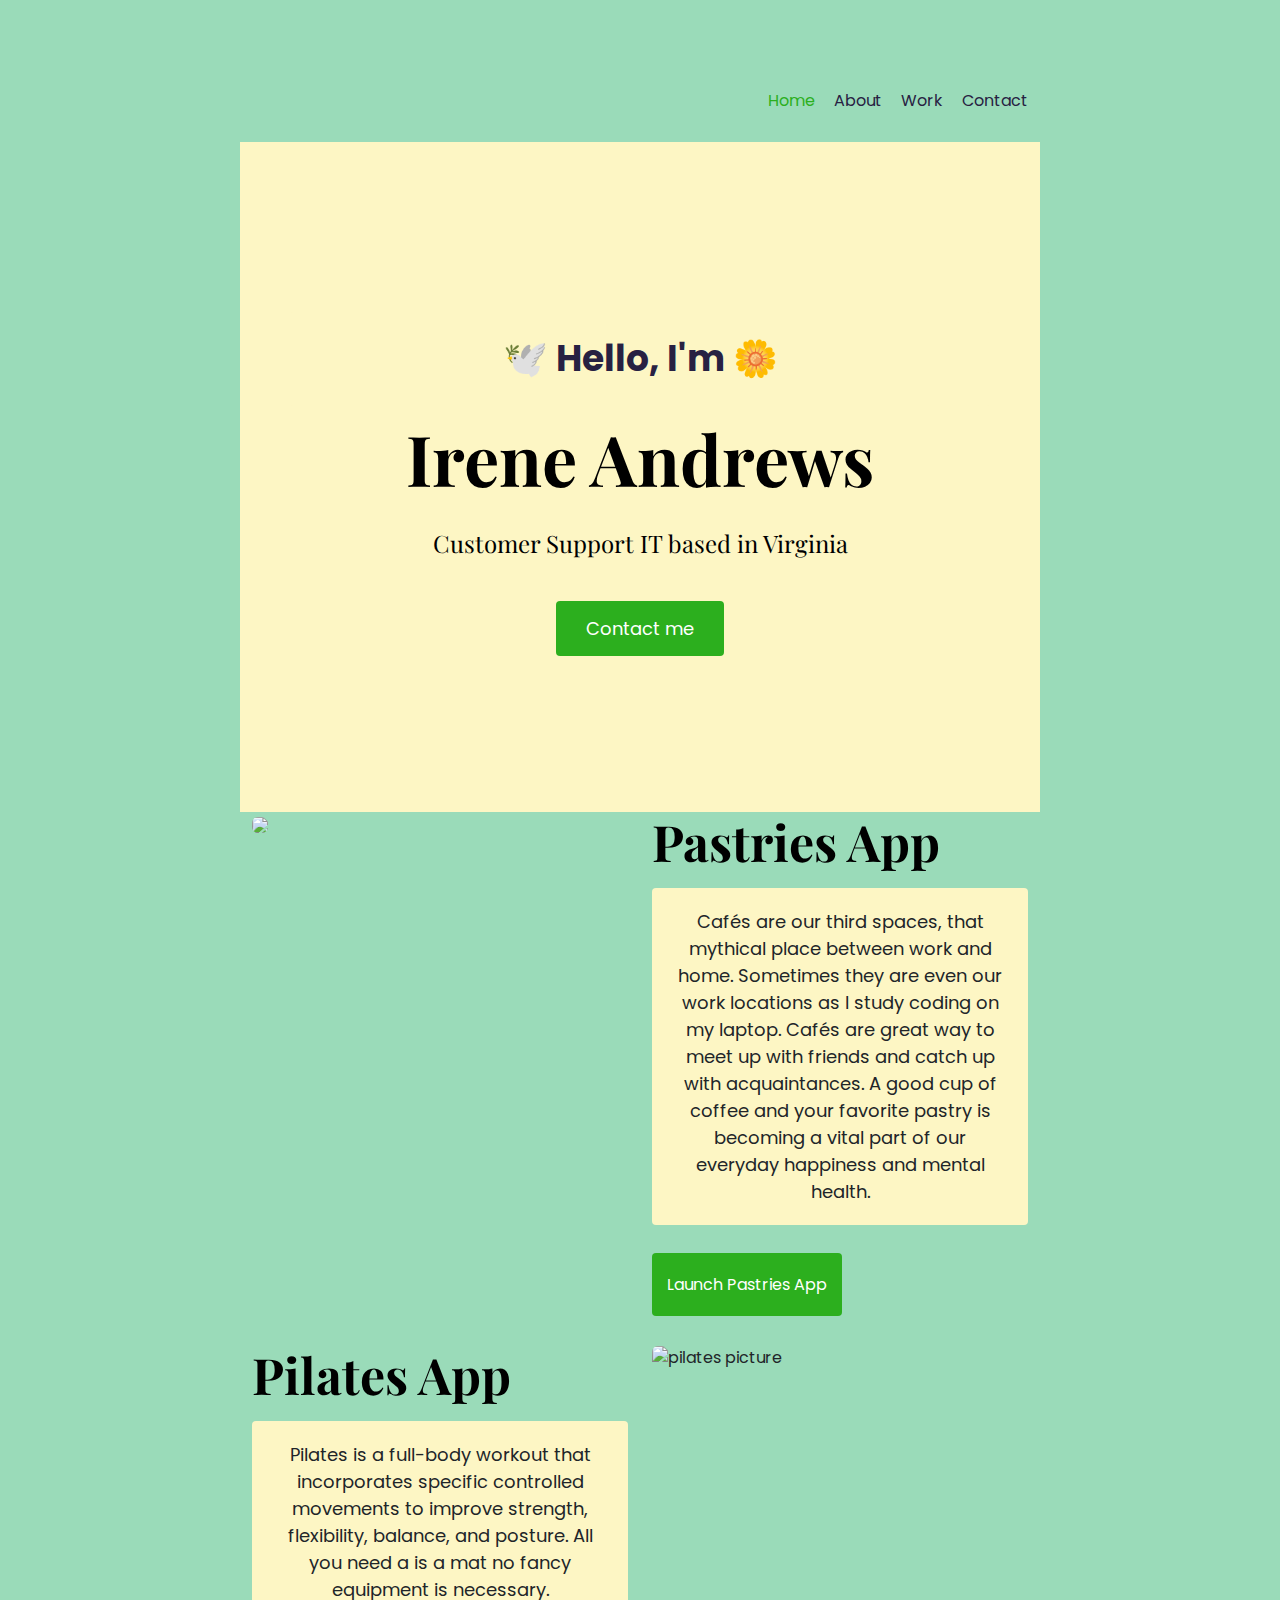
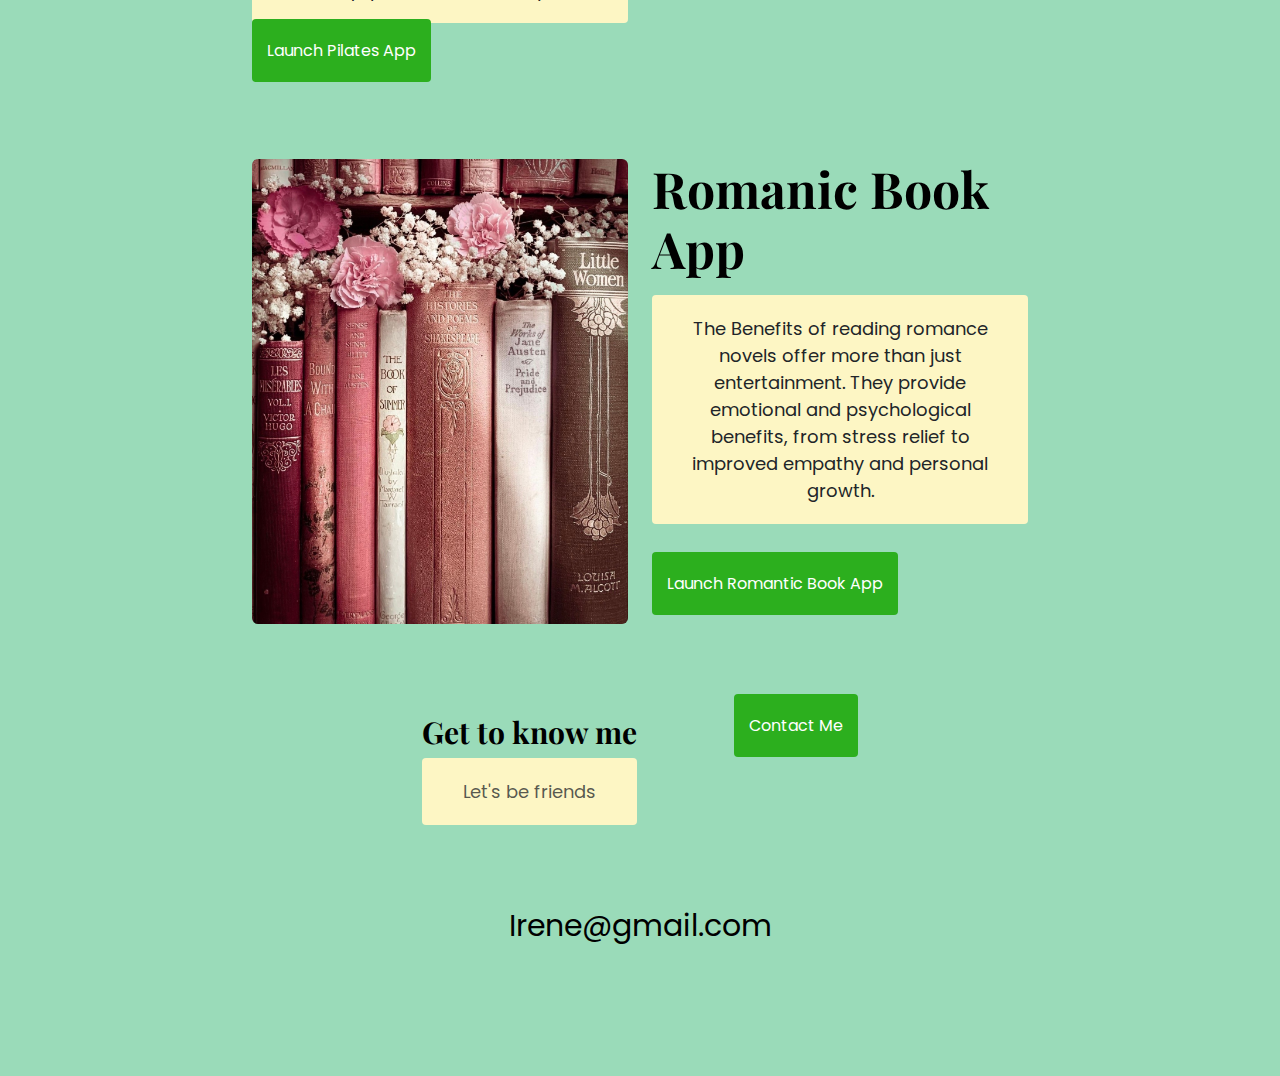
==== index.html @ a7efeebe "Added footer" ====
<!DOCTYPE html>
<html lang="en">
 <head>
    <meta charset="UTF-8" />
    <meta http-equiv="X-UA-Compatible" content="IE=edge" />
    <meta name="viewport" content="width=device-width, initial-scale=1.0" />
    <link href="https://cdn.jsdelivr.net/npm/bootstrap@5.3.3/dist/css/bootstrap.min.css" rel="stylesheet"
        integrity="sha384-QWTKZyjpPEjISv5WaRU9OFeRpok6YctnYmDr5pNlyT2bRjXh0JMhjY6hW+ALEwIH" crossorigin="anonymous" />
    <script src="https://cdn.jsdelivr.net/npm/bootstrap@5.3.3/dist/js/bootstrap.bundle.min.js"
        integrity="sha384-YvpcrYf0tY3lH<head>B60NNkmXc5s9fDVZLESaAA55NDzOxhy9GkcIdslK1eN7N6jIeHz"
        crossorigin="anonymous"></script>
    <title>Irene's Homepage</title>
    <link href="https://cdn.jsdelivr.net/npm/bootstrap@5.3.3/dist/css/bootstrap.min.css" rel="stylesheet"
        integrity="sha384-QWTKZyjpPEjISv5WaRU9OFeRpok6YctnYmDr5pNlyT2bRjXh0JMhjY6hW+ALEwIH" crossorigin="anonymous" />
    <link rel="preconnect" href="https://fonts.gstatic.com" />
    <link
        href="https://fonts.googleapis.com/css2?family=Playfair+Display:wght@700&family=Poppins:wght@500;700&display=swap"
        rel="stylesheet" />
    <link rel="stylesheet"  href="style.css" />
<script src="https://cdn.jsdelivr.net/npm/bootstrap@5.3.3/dist/js/bootstrap.bundle.min.js"
    integrity="sha384-YvpcrYf0tY3lHB60NNkmXc5s9fDVZLESaAA55NDzOxhy9GkcIdslK1eN7N6jIeHz"
    crossorigin="anonymous"></script>
    <script src="https://kit.fontawesome.com/ddc3ee268a.js" crossorigin="anonymous"></script>
    <link rel="stylesheet" href="style.css" />
</head>

<body>
    <div class="container">
      <nav class="d-flex justify-content-between">
        <a href="/">
          <img src="images/logo.png" class="logo d-none d-md-block" alt="" />
          <img
            src="images/logo-small.jpg"
            class="logo d-block d-md-none"
            alt=""
          />
        </a>
        <ul>
          <li class="active">
            <a href="/">Home</a>
          </li>
          <li>
            <a href="/about.html"> About</a>
          </li>
          <li>
            <a href="/work.html"> Work</a>
          </li>
          <li>
            <a href="/contact.html"> Contact</a>
          </li>
        </ul>
      </nav>
    </div>
    <div class="homepage">
        <p>🕊️ Hello, I'm 🌼</p>
        <h1>Irene Andrews</h1>
        <h2 class="mb-5">Customer Support IT based in Virginia</h2>
        <div>
            <a href="https://www.instagram.com/junejung345/" class="my-homepage">Contact me </a>
        </div>
    </div>
    <div class="container">
        <div class="row">
            <div class="col-md-6">
                <img src="images/pastries.jpg" class="img-fluid rounded">
            </div>
            <div class="col-md-6">
                <h2 class="mb-3">Pastries App</h2>
                <p>
                    Cafés are our third spaces, that mythical place between work and home. Sometimes they are even our
                    work locations as I
                    study coding on my laptop. Cafés are great way to meet up with friends and catch up with
                    acquaintances. A good cup of
                    coffee and your favorite pastry is becoming a vital part of our everyday happiness and mental
                    health.
                </p>
                <div class="mt-5">
                    <a href="#" class="primary-link">Launch Pastries App</a>
                </div>
            </div>
        </div>
        <div class="row mt-5">
            <div class="col-md-6">
                <h2 class="mb-3">Pilates App</h2>
                <p>
                    Pilates is a full-body workout that incorporates specific controlled movements to improve strength,
                    flexibility,
                    balance, and posture. All you need a is a mat no fancy equipment is necessary.
                </p>
                <div class="mb-5 mb-5">
                    <a href="#" class="primary-link">Launch Pilates app</a>
                </div>
            </div>
            <div class="col-md-6">
                <img src="images/pilates.jpg" alt="pilates picture" class="img-fluid rounded">
            </div>
        </div>
        <div class="row mt-5">
            <div class="col-md-6">
                <img src="images/books.jpg" alt="pretty books" class="img-fluid rounded">
            </div>
            <div class="col-md-6">
                <h2 class="mb-3">Romanic Book App</h2>
                <p>
                    The Benefits of reading romance novels offer more than just entertainment.
                    They provide emotional and psychological benefits, from stress relief
                    to improved empathy and personal growth.
                </p>
                <div class="mt-5">
                    <a href="#" class="primary-link">Launch Romantic Book App</a>
                </div>
            </div>
        </div>
            <footer>
                <div class="contact-box d-flex justify-content-between mb-5 d-md-flex">
                    <div>
                        <h4>Get to know me</h4>
                        <p class="text-muted">Let's be friends</p>
                    </div>
                    <div>
                        <a href="" class="primary-link"> Contact me </a>
                    </div>
                </div>
                <div class="d-flex justify-content-center mb-5">
                    <a href="www.google.com" class="email-link">Irene@gmail.com</a>
                </div>
                <div class="social-links d-flex justify-content-center">
                    <a href="https://github.com/ivandrews557" target="_blank">
                        <i class="fab fa-github"></i>
                    </a>
                    <a href="https://www.instagram.com/junejung345/" target="_blank">
                        <i class="fab fa-instagram"></i>
                    </a>
                    <a href="https://www.twitter.com/irene" target="_blank">
                        <i class="fab fa-twitter"></i>
                    </a>
                </div>
            </footer>
            </div>
            <script data-cfasync="false" src="/cdn-cgi/scripts/5c5dd728/cloudflare-static/email-decode.min.js"></script>
            </body>
            
            </html>
---- style.css ----
:root {
    --branding-color: #2CAF1E;
    --heading-font-family: "Playfair Display", serif;
    --default-font-family: "Poppins", sans-serif;
    background: #9ADBB9;
}

body {
    font-family: var(--default-font-family);
    margin: 60px auto;
    max-width: 800px;
    background: #9ADBB9;
}

h1,
h2,
h3,
h4,
h5,
h6 {
    color: black;
    font-family: var(--heading-font-family);
    font-weight: bold;
}


h1 {
    font-size: 70px;
    line-height: 1.5;
}

h2 {
    font-size: 50px;
}

h4 {
    font-size: 30px;
}

p {
    font-weight: normal;
    background: #FDF6C4;
    padding: 20px;
    border-radius: 4px;
    font-size: 18px;
    line-height: 1.5;
    text-align: center;
}


.about-section container{
    background: #FDF6C4;
    text-align: center;
    padding: 170px 50px;
    font-size: 50px;
    line-height: 1.5;
}

.homepage {
    background: #FDF6C4;
    text-align: center;
    padding: 170px 50px;
}

.homepage p {
    font-size: 36px;
    font-weight: bold;
    margin: 0;
    color: #272142;
}

.homepage h2 {
    font-family: var(--heading-font-family);
    font-weight: normal;
    line-height: 2;
    font-size: 24px;
}

.my-homepage {
    background: var(--branding-color);
    border-radius: 4px;
    color: white;
    font-size: 18px;
    line-height: 27px;
    padding: 15px 30px;
    text-decoration: none;
}


html {
    display: block;
}

div {
    display: block;
    unicode-bidi: isolate;
}


nav {
  padding: 20px 0;
}

nav ul {
  padding: 0;
  margin: 0;
}

nav li {
  display: inline;
  list-style: none;
  line-height: 42px;
  margin-left: 15px;
}

nav a {
  text-decoration: none;
  color: #272142;
  transition: all 100ms ease-in-out;
}

nav a:hover,
nav li.active a {
  color: var(--branding-color);
}


footer {
    margin: 60px 0;
}

footer .contact-box {
    background: var(--secondary-color);
    padding: 30px 170px;
    border-radius: 10px;
}


footer .contact-box p {
    margin: 0;
}

footer .email-link {
    text-decoration: none;
    color: black;
    font-size: 30px;
}

footer .email-link:hover {
    color: var(--branding-color);
}

footer .social-links a {
    margin: 0 20px;
    color: purple;
    background: var(--secondary-color);
    padding: 10px 14px;
    border-radius: 50%;
    font-size: 30px;
    transition: all 100ms ease-in-out;
}

footer .social-links a:hover {
    color: white;
    background: var(--branding-color);
}


.col.md-6 {
    text-align: right;
}

.img-fluid rounded {
    max-width: 100%;
    height: 100%;
    border-radius: 4px;
}


.img-fan {
    max-width: 400px;
    border-radius: 4px;
}

.primary-link {
    border-radius: 4px;
    padding: 20px 15px;
    text-decoration: none;
    text-transform: capitalize;
    background: #2CAF1E;
    box-shadow: gray;
    color: white;
}

.links {
    display: flex;
    margin-top: 40px;
    justify-content: center;
}

.links a {
    margin: 20px;
    border-radius: 4px;
    padding: 20px 15px;
    text-decoration: none;
    text-transform: capitalize;
}

.contact-link {
    background: var(--primary-color);
    box-shadow: var(--box-shadow);
    color: white;
}

.about-link {
    color: var(--primary-color);
    border: 1px solid var(--primary-color);
}

.homepage-link {
    color: var(--primary-color);
    text-align: center;
    display: block;
}

.about-paragraphs {
    display: flex;
    margin: 30px 0;
}

.about-paragraphs p {
    margin: 10px;
}

.instagram {
    display: flex;
    justify-content: center;
    color: var(--primary-color);
    font-size: 28px;
    text-decoration: none;
}

.instagram:hover {
    text-decoration: underline;
}

*,
::after,
::before {
    box-sizing: border-box;
}

.justify-content-center {
    justify-content: center;
}

.d-flex {
    display: flex;
}

.mb-5 {
    margin-bottom: 3rem;
}

@media(min-width: 768px) {
    .d-Md-flex {
        display: flex;
    }
}
---- style.css ----
:root {
    --branding-color: #2CAF1E;
    --heading-font-family: "Playfair Display", serif;
    --default-font-family: "Poppins", sans-serif;
    background: #9ADBB9;
}

body {
    font-family: var(--default-font-family);
    margin: 60px auto;
    max-width: 800px;
    background: #9ADBB9;
}

h1,
h2,
h3,
h4,
h5,
h6 {
    color: black;
    font-family: var(--heading-font-family);
    font-weight: bold;
}


h1 {
    font-size: 70px;
    line-height: 1.5;
}

h2 {
    font-size: 50px;
}

h4 {
    font-size: 30px;
}

p {
    font-weight: normal;
    background: #FDF6C4;
    padding: 20px;
    border-radius: 4px;
    font-size: 18px;
    line-height: 1.5;
    text-align: center;
}


.about-section container{
    background: #FDF6C4;
    text-align: center;
    padding: 170px 50px;
    font-size: 50px;
    line-height: 1.5;
}

.homepage {
    background: #FDF6C4;
    text-align: center;
    padding: 170px 50px;
}

.homepage p {
    font-size: 36px;
    font-weight: bold;
    margin: 0;
    color: #272142;
}

.homepage h2 {
    font-family: var(--heading-font-family);
    font-weight: normal;
    line-height: 2;
    font-size: 24px;
}

.my-homepage {
    background: var(--branding-color);
    border-radius: 4px;
    color: white;
    font-size: 18px;
    line-height: 27px;
    padding: 15px 30px;
    text-decoration: none;
}


html {
    display: block;
}

div {
    display: block;
    unicode-bidi: isolate;
}


nav {
  padding: 20px 0;
}

nav ul {
  padding: 0;
  margin: 0;
}

nav li {
  display: inline;
  list-style: none;
  line-height: 42px;
  margin-left: 15px;
}

nav a {
  text-decoration: none;
  color: #272142;
  transition: all 100ms ease-in-out;
}

nav a:hover,
nav li.active a {
  color: var(--branding-color);
}


footer {
    margin: 60px 0;
}

footer .contact-box {
    background: var(--secondary-color);
    padding: 30px 170px;
    border-radius: 10px;
}


footer .contact-box p {
    margin: 0;
}

footer .email-link {
    text-decoration: none;
    color: black;
    font-size: 30px;
}

footer .email-link:hover {
    color: var(--branding-color);
}

footer .social-links a {
    margin: 0 20px;
    color: purple;
    background: var(--secondary-color);
    padding: 10px 14px;
    border-radius: 50%;
    font-size: 30px;
    transition: all 100ms ease-in-out;
}

footer .social-links a:hover {
    color: white;
    background: var(--branding-color);
}


.col.md-6 {
    text-align: right;
}

.img-fluid rounded {
    max-width: 100%;
    height: 100%;
    border-radius: 4px;
}


.img-fan {
    max-width: 400px;
    border-radius: 4px;
}

.primary-link {
    border-radius: 4px;
    padding: 20px 15px;
    text-decoration: none;
    text-transform: capitalize;
    background: #2CAF1E;
    box-shadow: gray;
    color: white;
}

.links {
    display: flex;
    margin-top: 40px;
    justify-content: center;
}

.links a {
    margin: 20px;
    border-radius: 4px;
    padding: 20px 15px;
    text-decoration: none;
    text-transform: capitalize;
}

.contact-link {
    background: var(--primary-color);
    box-shadow: var(--box-shadow);
    color: white;
}

.about-link {
    color: var(--primary-color);
    border: 1px solid var(--primary-color);
}

.homepage-link {
    color: var(--primary-color);
    text-align: center;
    display: block;
}

.about-paragraphs {
    display: flex;
    margin: 30px 0;
}

.about-paragraphs p {
    margin: 10px;
}

.instagram {
    display: flex;
    justify-content: center;
    color: var(--primary-color);
    font-size: 28px;
    text-decoration: none;
}

.instagram:hover {
    text-decoration: underline;
}

*,
::after,
::before {
    box-sizing: border-box;
}

.justify-content-center {
    justify-content: center;
}

.d-flex {
    display: flex;
}

.mb-5 {
    margin-bottom: 3rem;
}

@media(min-width: 768px) {
    .d-Md-flex {
        display: flex;
    }
}
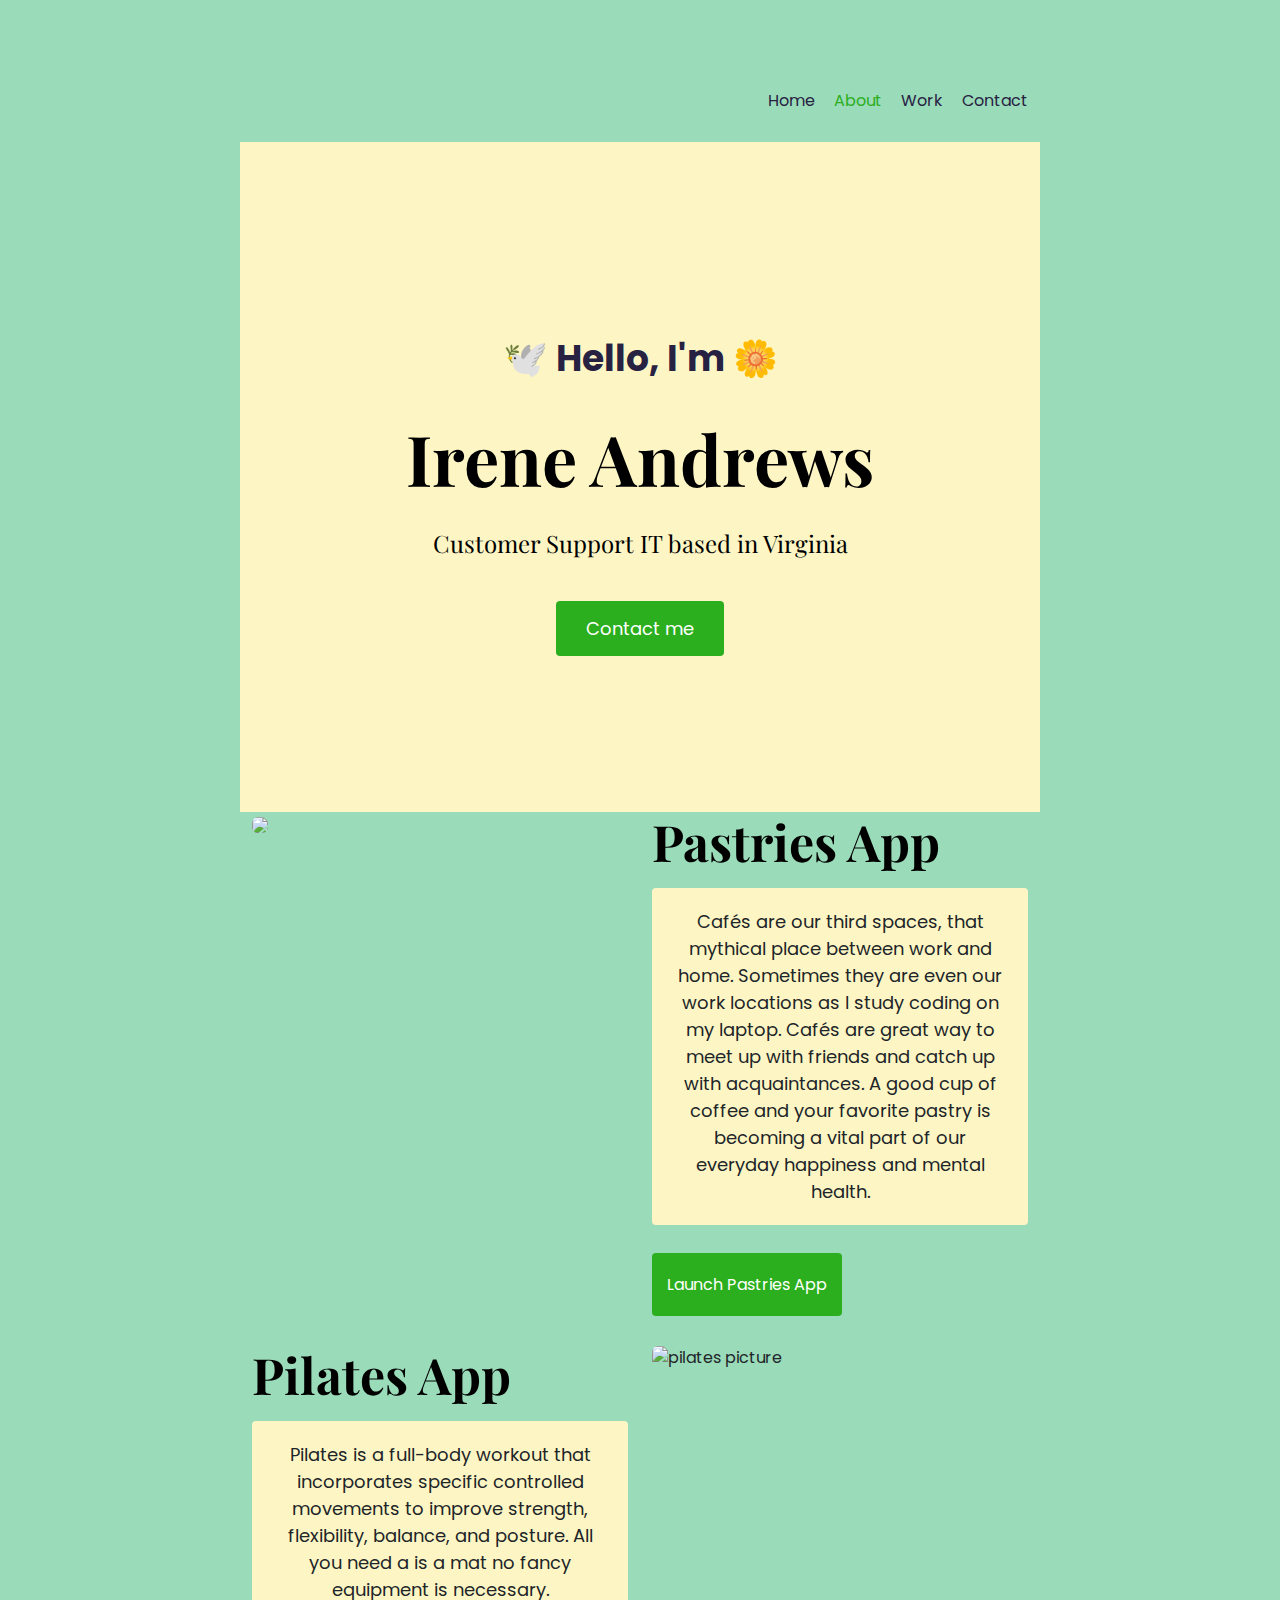
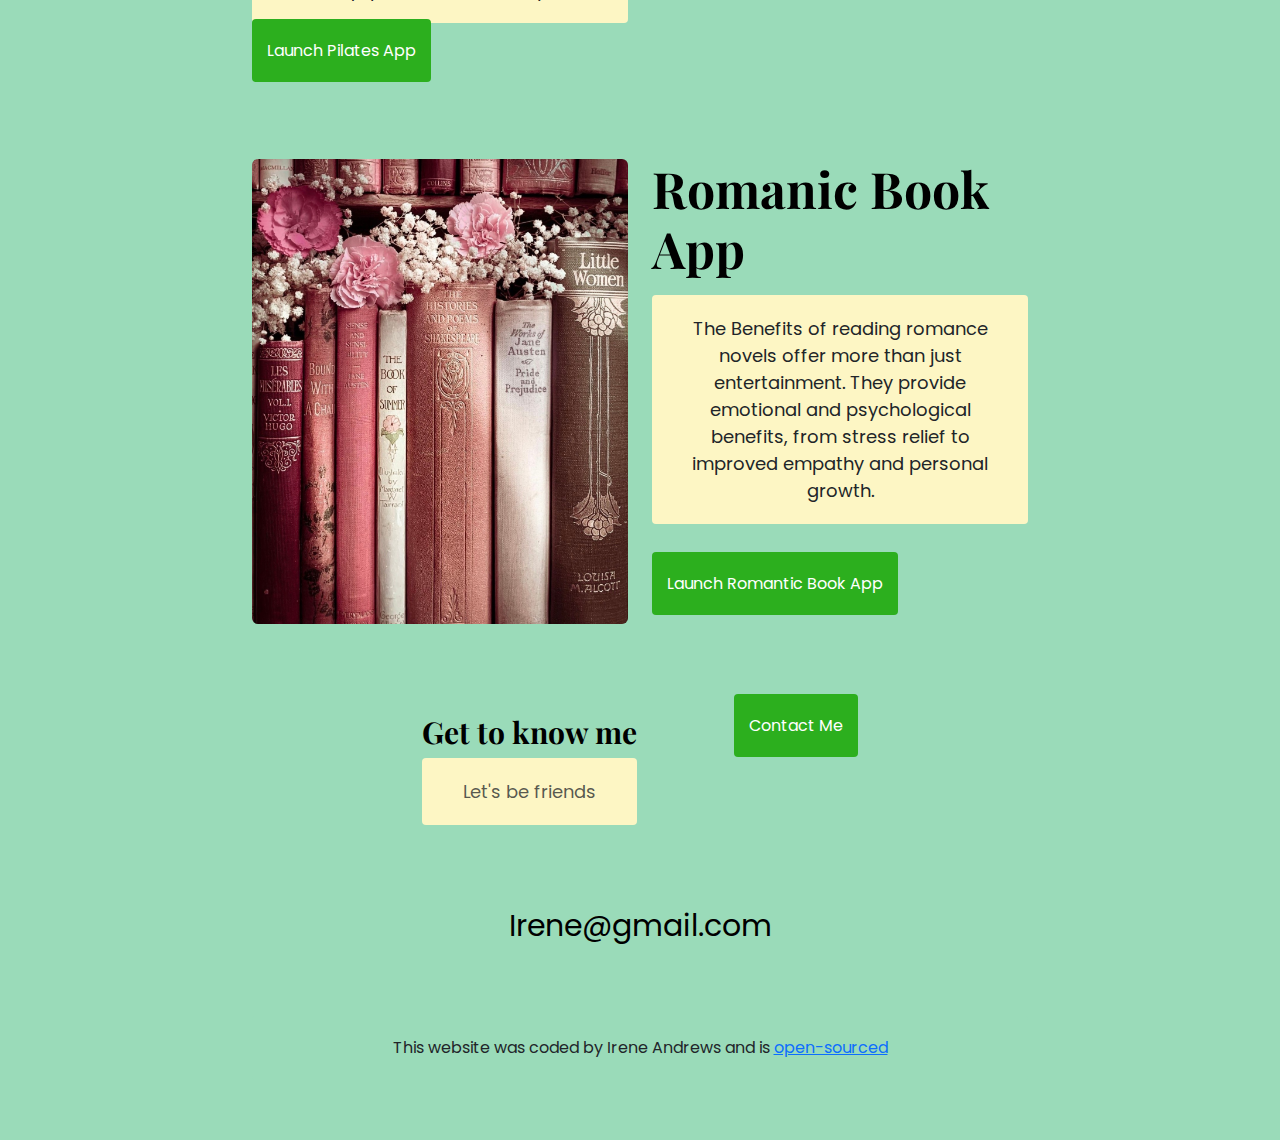
==== commit f27cecf2: "Updated footer" ====
--- a/index.html
+++ b/index.html
@@ -9,6 +9,7 @@
     <script src="https://cdn.jsdelivr.net/npm/bootstrap@5.3.3/dist/js/bootstrap.bundle.min.js"
         integrity="sha384-YvpcrYf0tY3lH<head>B60NNkmXc5s9fDVZLESaAA55NDzOxhy9GkcIdslK1eN7N6jIeHz"
         crossorigin="anonymous"></script>
+        <meta name="description" content="Irene's job description and where I'm from.">
     <title>Irene's Homepage</title>
     <link href="https://cdn.jsdelivr.net/npm/bootstrap@5.3.3/dist/css/bootstrap.min.css" rel="stylesheet"
         integrity="sha384-QWTKZyjpPEjISv5WaRU9OFeRpok6YctnYmDr5pNlyT2bRjXh0JMhjY6hW+ALEwIH" crossorigin="anonymous" />
@@ -27,26 +28,20 @@
 <body>
     <div class="container">
       <nav class="d-flex justify-content-between">
-        <a href="/">
-          <img src="images/logo.png" class="logo d-none d-md-block" alt="" />
-          <img
-            src="images/logo-small.jpg"
-            class="logo d-block d-md-none"
-            alt=""
-          />
+        <img class="logo d-none d-md-block" alt="" />
         </a>
         <ul>
+          <li>
+            <a href="/" title="homepage">Home</a>
+          </li>
           <li class="active">
-            <a href="/">Home</a>
+            <a href="Homepage-Portfolio/about.html" title="About Irene"> About</a>
           </li>
           <li>
-            <a href="/about.html"> About</a>
+            <a href="/work.html" title="Irene's work"> Work</a>
           </li>
           <li>
-            <a href="/work.html"> Work</a>
-          </li>
-          <li>
-            <a href="/contact.html"> Contact</a>
+            <a href="/contact.html" title="contact Irene"> Contact</a>
           </li>
         </ul>
       </nav>
@@ -135,6 +130,9 @@
                         <i class="fab fa-twitter"></i>
                     </a>
                 </div>
+                <p class="text-center">
+                    This website was coded by Irene Andrews and is <a href="https://github.com/ivandrews557/Hompage-Portfolio" target="_blank">open-sourced
+                </p>
             </footer>
             </div>
             <script data-cfasync="false" src="/cdn-cgi/scripts/5c5dd728/cloudflare-static/email-decode.min.js"></script>
--- a/style.css
+++ b/style.css
@@ -268,6 +268,9 @@
     }
 }
 
-
-
-
+.text-center {
+    font-size: medium;
+    background: #9ADBB9;
+}
+
+
--- a/style.css
+++ b/style.css
@@ -268,6 +268,9 @@
     }
 }
 
-
-
-
+.text-center {
+    font-size: medium;
+    background: #9ADBB9;
+}
+
+
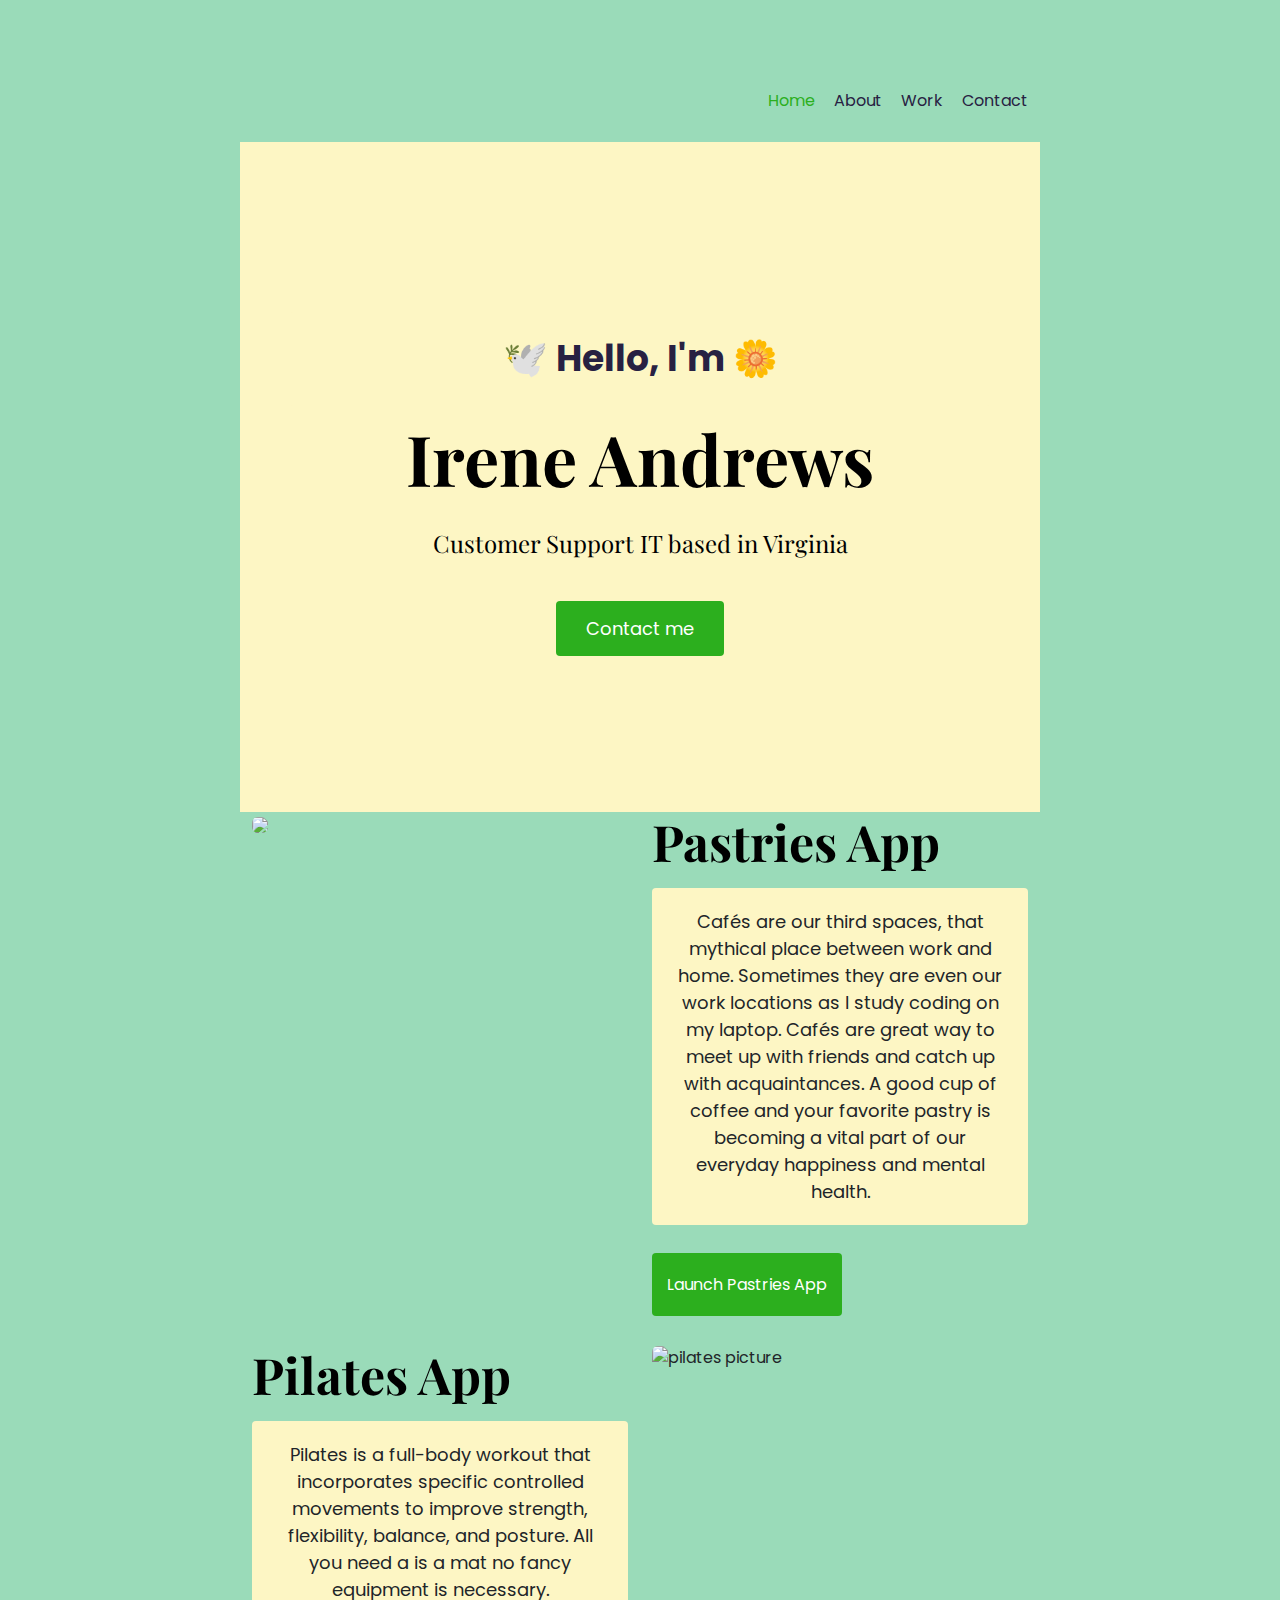
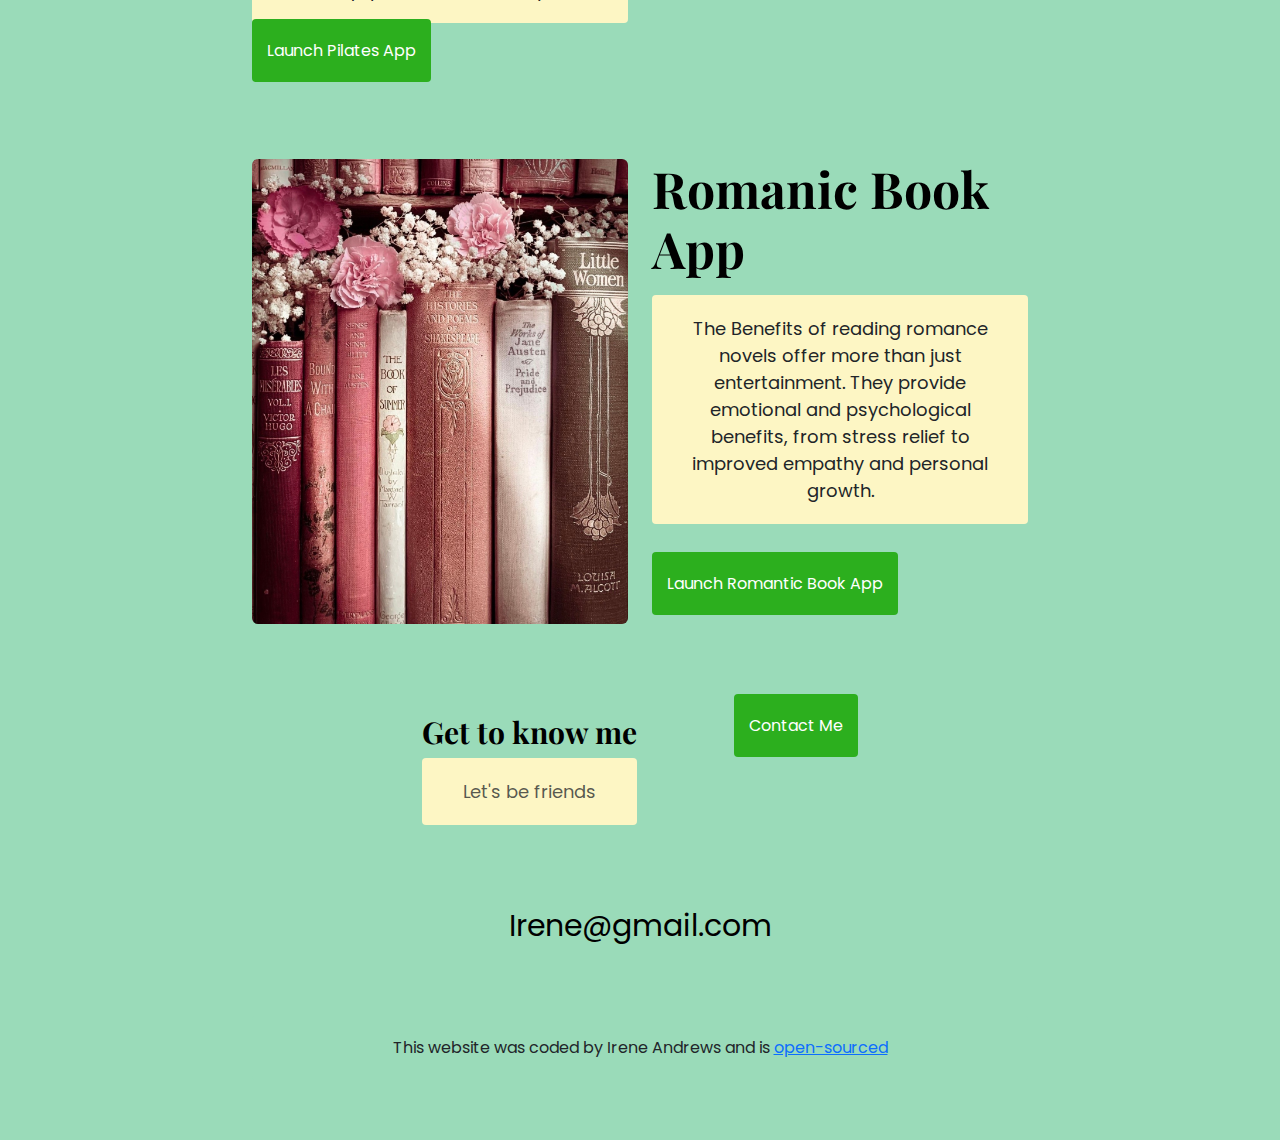
==== commit 86773379: "Changed html" ====
--- a/index.html
+++ b/index.html
@@ -28,14 +28,13 @@
 <body>
     <div class="container">
       <nav class="d-flex justify-content-between">
-        <img class="logo d-none d-md-block" alt="" />
-        </a>
+        <img class="logo d-none d-md-block" alt="" /></a>
         <ul>
+          <li class="active">
+            <a href="https://iva-homepage-portfolio.netlify.app/" title="homepage">Home</a>
+          </li>
           <li>
-            <a href="/" title="homepage">Home</a>
-          </li>
-          <li class="active">
-            <a href="Homepage-Portfolio/about.html" title="About Irene"> About</a>
+            <a href="/about.html" title="About Irene"> About</a>
           </li>
           <li>
             <a href="/work.html" title="Irene's work"> Work</a>
@@ -51,7 +50,7 @@
         <h1>Irene Andrews</h1>
         <h2 class="mb-5">Customer Support IT based in Virginia</h2>
         <div>
-            <a href="https://www.instagram.com/junejung345/" class="my-homepage">Contact me </a>
+            <a href="https://iva-homepage-portfolio.netlify.app/contact" class="my-homepage">Contact me </a>
         </div>
     </div>
     <div class="container">
@@ -70,7 +69,7 @@
                     health.
                 </p>
                 <div class="mt-5">
-                    <a href="#" class="primary-link">Launch Pastries App</a>
+                    <a href="https://iva-homepage-portfolio.netlify.app/work" class="primary-link">Launch Pastries App</a>
                 </div>
             </div>
         </div>
@@ -83,7 +82,7 @@
                     balance, and posture. All you need a is a mat no fancy equipment is necessary.
                 </p>
                 <div class="mb-5 mb-5">
-                    <a href="#" class="primary-link">Launch Pilates app</a>
+                    <a href="https://iva-homepage-portfolio.netlify.app/work" class="primary-link">Launch Pilates app</a>
                 </div>
             </div>
             <div class="col-md-6">
@@ -102,7 +101,7 @@
                     to improved empathy and personal growth.
                 </p>
                 <div class="mt-5">
-                    <a href="#" class="primary-link">Launch Romantic Book App</a>
+                    <a href="https://iva-homepage-portfolio.netlify.app/work" class="primary-link">Launch Romantic Book App</a>
                 </div>
             </div>
         </div>
@@ -113,7 +112,7 @@
                         <p class="text-muted">Let's be friends</p>
                     </div>
                     <div>
-                        <a href="" class="primary-link"> Contact me </a>
+                        <a href="https://iva-homepage-portfolio.netlify.app/contact" class="primary-link"> Contact me </a>
                     </div>
                 </div>
                 <div class="d-flex justify-content-center mb-5">
@@ -131,8 +130,8 @@
                     </a>
                 </div>
                 <p class="text-center">
-                    This website was coded by Irene Andrews and is <a href="https://github.com/ivandrews557/Hompage-Portfolio" target="_blank">open-sourced
-                </p>
+                    This website was coded by Irene Andrews and is <a href="https://github.com/ivandrews557/Hompage-Portfolio" 
+                    target="_blank">open-sourced</p>
             </footer>
             </div>
             <script data-cfasync="false" src="/cdn-cgi/scripts/5c5dd728/cloudflare-static/email-decode.min.js"></script>
--- a/style.css
+++ b/style.css
@@ -152,7 +152,7 @@
 
 footer .social-links a {
     margin: 0 20px;
-    color: purple;
+    color: #0174E9;
     background: var(--secondary-color);
     padding: 10px 14px;
     border-radius: 50%;
--- a/style.css
+++ b/style.css
@@ -152,7 +152,7 @@
 
 footer .social-links a {
     margin: 0 20px;
-    color: purple;
+    color: #0174E9;
     background: var(--secondary-color);
     padding: 10px 14px;
     border-radius: 50%;
